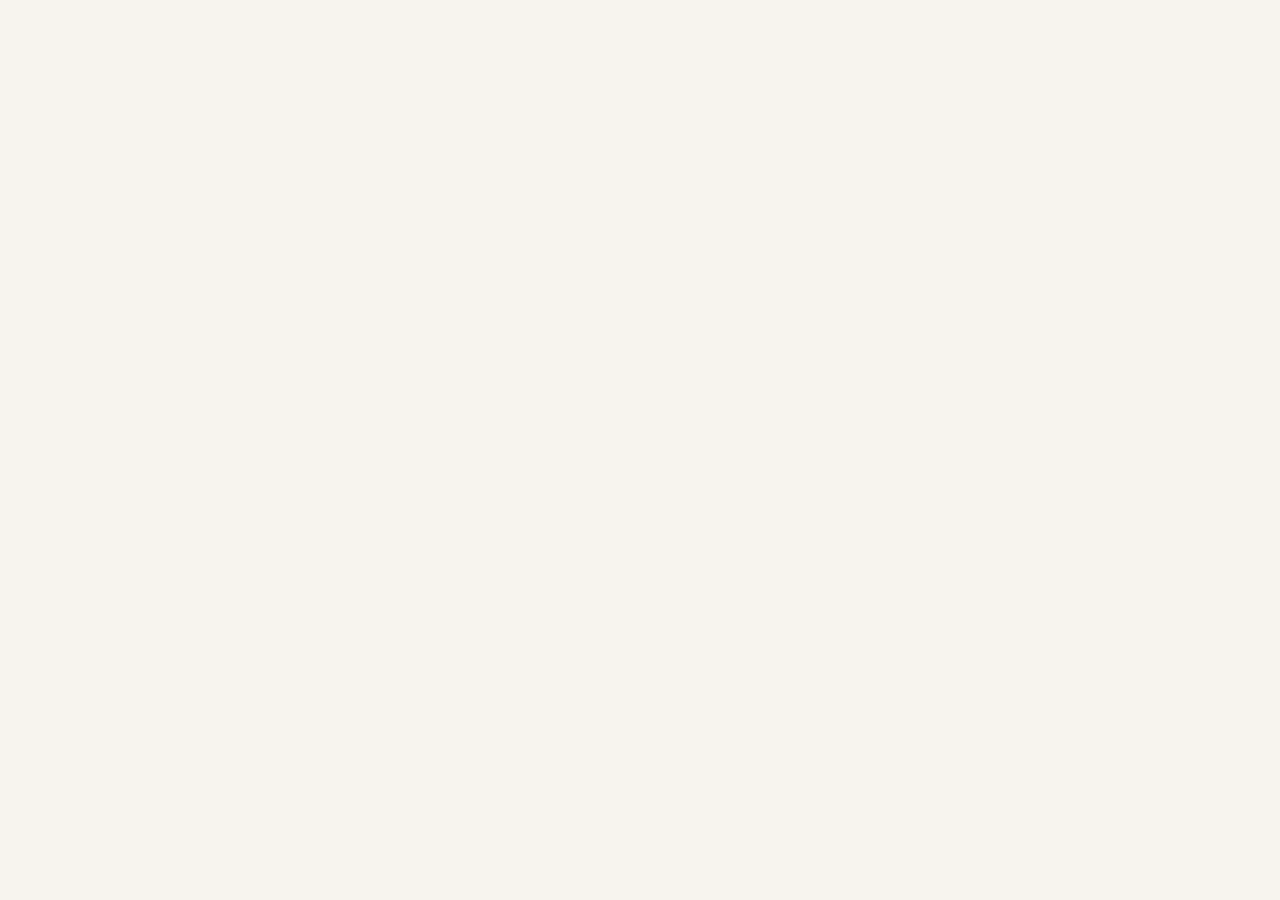
==== money-map-dashboard/index.html @ da361199 "Money Map Dashboard v3: index.html (final file - complete build)" ====
<!DOCTYPE html>
<html lang="en">
<head>
<meta charset="UTF-8">
<meta name="viewport" content="width=device-width, initial-scale=1.0">
<title>Money Map Dashboard — The Plugged Hub</title>
<link rel="preconnect" href="https://fonts.googleapis.com">
<link rel="preconnect" href="https://fonts.gstatic.com" crossorigin>
<link href="https://fonts.googleapis.com/css2?family=Manrope:wght@400;500;600;700&family=DM+Sans:wght@400;500;700&display=swap" rel="stylesheet">
<link rel="stylesheet" href="styles/tokens.css">
<link rel="stylesheet" href="styles/layout.css">
<link rel="stylesheet" href="styles/components.css">
<link rel="stylesheet" href="styles/modules.css">
</head>
<body>
<div class="app">

  <!-- ONBOARDING -->
  <div class="view" id="view-onboard">
    <div class="onboard-wrap">
      <h1>Money Map Dashboard</h1>
      <p>Part of the 30-Day Financial Reset Bundle. Set it up once, then check in whenever you need to see where things stand.</p>

      <div class="onboard-step">
        <h3>1. Starting balance</h3>
        <div class="field"><label for="ob-balance">Opening balance right now</label><input type="number" id="ob-balance" placeholder="1000"></div>
      </div>

      <div class="onboard-step">
        <h3>2. Income sources</h3>
        <p style="margin-top:0;color:var(--muted);font-size:13.5px;">Add each paycheck or income stream separately.</p>
        <div id="ob-income-sources"></div>
        <div class="form-row" style="margin-top:12px;margin-bottom:0;">
          <div class="field"><input type="text" id="ob-new-source-name" placeholder="e.g. Paycheck 2"></div>
          <div class="field"><input type="number" id="ob-new-source-amount" placeholder="4000"></div>
          <button class="btn btn-ghost" id="ob-add-source">Add income source</button>
        </div>
      </div>

      <div class="onboard-step">
        <h3>3. Expense categories</h3>
        <p style="margin-top:0;color:var(--muted);font-size:13.5px;">Starter categories are pre-filled — set a monthly amount, or leave at 0 for now.</p>
        <div id="ob-categories"></div>
      </div>

      <button class="btn btn-primary" id="ob-finish" style="width:100%;padding:14px;font-size:15px;">Set Up My Dashboard</button>
    </div>
  </div>

  <!-- MAIN APP -->
  <div class="view" id="view-main">
    <div class="topbar">
      <div class="brand">The Plugged Hub <span>· Money Map Dashboard</span></div>
      <nav>
        <button data-tab="dashboard" class="active">Dashboard</button>
        <button data-tab="transactions">Transactions</button>
        <button data-tab="paychecks">Paychecks</button>
        <button data-tab="savings">Savings</button>
        <button class="disabled" title="Coming soon">Bills</button>
        <button class="disabled" title="Coming soon">Timeline</button>
        <button data-tab="categories">Categories</button>
        <button data-tab="settings">Settings</button>
        <button class="disabled" title="Coming soon">More</button>
      </nav>
    </div>

    <div class="month-nav">
      <button id="prevMonth">&#8592;</button>
      <div class="month-label" id="monthLabel"></div>
      <button id="nextMonth">&#8594;</button>
    </div>

    <!-- DASHBOARD -->
    <div class="tab-panel" id="tab-dashboard">
      <div class="snapshot-grid" id="snapshotGrid"></div>
      <div class="next-action" id="nextAction"></div>
      <div class="quick-actions">
        <button data-jump="transactions">+ Add Transaction</button>
        <button data-jump="paychecks">+ Plan Paycheck</button>
        <button data-jump="savings">+ Add Goal or Buffer</button>
      </div>
      <div class="section" id="attentionSection" style="display:none;">
        <div class="section-title">Needs Attention</div>
        <div class="attention-list" id="attentionList"></div>
      </div>
      <div class="section"><div class="section-title">Income Sources</div><div id="incomeSourcesGrid"></div></div>
      <div class="section"><div class="section-title">Budget Health</div><div class="cat-grid" id="catGrid"></div></div>
      <div class="section"><div class="section-title">Goals &amp; Buffers</div><div class="cat-grid" id="savingsGrid"></div></div>
      <div class="section"><div class="section-title">Recent Activity</div><div id="recentActivity"></div></div>
    </div>

    <!-- TRANSACTIONS -->
    <div class="tab-panel" id="tab-transactions" style="display:none;">
      <div class="form-row" id="txForm">
        <div class="field"><label>Date</label><input type="date" id="tx-date"></div>
        <div class="field"><label>Description</label><input type="text" id="tx-desc" placeholder="Trader Joe's"></div>
        <div class="field"><label>Type</label>
          <select id="tx-type">
            <option value="expense">Expense</option><option value="income">Income</option>
            <option value="savings">Savings</option><option value="debt">Debt payment</option>
            <option value="transfer">Transfer</option><option value="refund">Refund/Credit</option>
          </select>
        </div>
        <div class="field" id="tx-cat-field"><label>Category</label><select id="tx-category"></select></div>
        <div class="field" id="tx-savings-field" style="display:none;"><label>Goal/Buffer</label><select id="tx-savings-category"></select></div>
        <div class="field" id="tx-source-field" style="display:none;"><label>Income source</label><select id="tx-source"></select></div>
        <div class="field"><label>Amount</label><input type="number" id="tx-amount" placeholder="45.00" step="0.01"></div>
        <button class="btn btn-primary" id="addTx">Add transaction</button>
      </div>
      <div class="filters">
        <input type="text" id="filterSearch" placeholder="Search description...">
        <select id="filterCategory"><option value="">All categories</option></select>
        <select id="filterType">
          <option value="">All types</option><option value="expense">Expense</option><option value="income">Income</option>
          <option value="savings">Savings</option><option value="debt">Debt payment</option>
          <option value="transfer">Transfer</option><option value="refund">Refund/Credit</option>
        </select>
      </div>
      <div id="ledgerTableWrap"></div>
    </div>

    <!-- PAYCHECKS -->
    <div class="tab-panel" id="tab-paychecks" style="display:none;">
      <div class="section-title">Give each paycheck a job before it disappears</div>
      <div class="form-row">
        <div class="field"><label>Income source</label><select id="pe-source"></select></div>
        <div class="field"><label>Pay date</label><input type="date" id="pe-date"></div>
        <div class="field"><label>Expected amount</label><input type="number" id="pe-amount" placeholder="1850"></div>
        <button class="btn btn-primary" id="addIncomeEvent">Plan this paycheck</button>
      </div>
      <div id="paychecksList"></div>
    </div>

    <!-- SAVINGS (Goals & Buffers) -->
    <div class="tab-panel" id="tab-savings" style="display:none;">
      <div class="section-title">Goals &amp; Buffers</div>
      <p style="color:var(--muted);font-size:13.5px;margin-top:-6px;">Future expenses, safety buffers, and personal goals — one system, your choice of purpose.</p>
      <div class="form-row">
        <div class="field"><label>Name</label><input type="text" id="newGoalName" placeholder="e.g. Car Registration"></div>
        <div class="field"><label>Purpose</label><select id="newGoalPurpose"></select></div>
        <div class="field"><label>Target amount</label><input type="number" id="newGoalTarget" placeholder="500"></div>
        <div class="field"><label>Target date (optional)</label><input type="date" id="newGoalDate"></div>
        <button class="btn btn-primary" id="addGoalBuffer">Add</button>
      </div>
      <div class="cat-grid" id="goalsBuffersList"></div>
    </div>

    <!-- CATEGORIES -->
    <div class="tab-panel" id="tab-categories" style="display:none;">
      <div class="subsection">
        <div class="subsection-title">Income Sources</div>
        <div class="form-row">
          <div class="field"><label>Source name</label><input type="text" id="newSourceName" placeholder="e.g. Freelance"></div>
          <div class="field"><label>Planned monthly amount</label><input type="number" id="newSourceAmount" placeholder="500"></div>
          <button class="btn btn-primary" id="addSource">Add source</button>
        </div>
        <div id="sourceList" style="background:white;border-radius:12px;padding:8px 16px;border:1px solid var(--line);"></div>
      </div>
      <div class="subsection">
        <div class="subsection-title">Expense Categories</div>
        <div class="form-row">
          <div class="field"><label>New category</label><input type="text" id="newCatName" placeholder="e.g. Pet Care"></div>
          <div class="field"><label>Monthly budget</label><input type="number" id="newCatBudget" placeholder="100"></div>
          <button class="btn btn-primary" id="addCategory">Add category</button>
        </div>
        <div id="categoryList" style="background:white;border-radius:12px;padding:8px 16px;border:1px solid var(--line);"></div>
      </div>
    </div>

    <!-- SETTINGS -->
    <div class="tab-panel" id="tab-settings" style="display:none;">
      <div class="section-title">Settings &amp; Data</div>
      <div class="onboard-step"><h3>Opening balance</h3><div class="field"><input type="number" id="settingsOpening"></div></div>
      <div class="onboard-step"><h3>Export your data</h3><p style="margin-top:0;color:var(--muted);font-size:13.5px;">Your data lives in this browser only. Export a CSV backup regularly.</p><button class="btn btn-ghost" id="exportCsv">Export all transactions (CSV)</button></div>
      <div class="onboard-step"><h3>Reset</h3><p style="margin-top:0;color:var(--muted);font-size:13.5px;">Permanently deletes everything in this browser.</p><button class="btn btn-danger" id="resetAll">Reset all data</button></div>
    </div>

    <div class="footer-note">The Plugged Hub · Practical systems for money, work, and modern life.</div>
  </div>
</div>

<script type="module" src="js/app.js"></script>
<script>
  document.querySelectorAll('[data-jump]').forEach(btn => {
    btn.addEventListener('click', () => document.querySelector(`nav button[data-tab="${btn.dataset.jump}"]`).click());
  });
</script>
</body>
</html>
---- money-map-dashboard/styles/tokens.css ----
:root {
  --ink: #111A33;
  --surface: #F7F4EE;
  --card: #E9E5DC;
  --emerald: #146B5C;
  --green: #2F8A68;
  --amber: #C98A24;
  --brick: #B84B4B;
  --dusty-blue: #5B789A;
  --text: #171A1F;
  --muted: #6B7280;
  --line: #D8D3C6;
  --font-display: "Manrope", sans-serif;
  --font-body: "DM Sans", -apple-system, sans-serif;
}
---- money-map-dashboard/styles/layout.css ----
* { box-sizing: border-box; }
body {
  margin: 0; background: var(--surface); color: var(--text);
  font-family: var(--font-body); font-size: 15px; line-height: 1.5;
}
h1, h2, h3, .brand { font-family: var(--font-display); }
.app { max-width: 1000px; margin: 0 auto; padding: 32px 20px 100px; }

.topbar { display: flex; justify-content: space-between; align-items: center; margin-bottom: 24px; flex-wrap: wrap; gap: 12px; }
.brand { font-weight: 700; font-size: 20px; color: var(--ink); }
.brand span { color: var(--emerald); }
nav { display: flex; gap: 4px; background: var(--card); padding: 4px; border-radius: 10px; flex-wrap: wrap; }
nav button {
  font-family: var(--font-display); font-size: 13px; font-weight: 600; padding: 8px 12px;
  border: none; background: transparent; color: var(--muted); border-radius: 7px; cursor: pointer; white-space: nowrap;
}
nav button.active { background: var(--ink); color: white; }
nav button.disabled { opacity: 0.45; cursor: default; }

.month-nav { display: flex; align-items: center; gap: 10px; margin-bottom: 20px; }
.month-nav button { background: var(--card); border: none; width: 32px; height: 32px; border-radius: 8px; cursor: pointer; font-size: 16px; color: var(--ink); }
.month-nav .month-label { font-weight: 700; font-size: 17px; color: var(--ink); min-width: 150px; text-align: center; }

.footer-note { text-align: center; color: var(--muted); font-size: 12px; margin-top: 48px; }

@media (max-width: 600px) {
  .tx-table { display: block; overflow-x: auto; }
}
---- money-map-dashboard/styles/components.css ----
.snapshot-grid { display: grid; grid-template-columns: repeat(auto-fit, minmax(140px, 1fr)); gap: 12px; margin-bottom: 24px; }
.snap-card { background: white; border-radius: 12px; padding: 14px 16px; border: 1px solid var(--line); }
.snap-card .label { font-size: 11.5px; color: var(--muted); text-transform: uppercase; letter-spacing: 0.04em; margin-bottom: 6px; }
.snap-card .value { font-size: 22px; font-weight: 700; color: var(--ink); font-variant-numeric: tabular-nums; }
.snap-card .value.neg { color: var(--brick); }

.section { margin-bottom: 28px; }
.section-title { font-size: 15px; font-weight: 700; color: var(--ink); margin-bottom: 12px; }

.next-action { background: var(--ink); color: white; border-radius: 12px; padding: 18px 20px; margin-bottom: 24px; }
.next-action .tag { font-size: 11px; text-transform: uppercase; letter-spacing: 0.06em; color: #A9B4D0; margin-bottom: 6px; }
.next-action .msg { font-size: 15.5px; line-height: 1.5; }

.quick-actions { display: flex; gap: 8px; flex-wrap: wrap; margin-bottom: 24px; }
.quick-actions button { font-family: var(--font-display); font-size: 13px; font-weight: 600; padding: 9px 14px; border-radius: 8px; border: 1px solid var(--line); background: white; color: var(--ink); cursor: pointer; }
.quick-actions button:hover { border-color: var(--emerald); color: var(--emerald); }

.attention-list { display: flex; flex-direction: column; gap: 8px; }
.attn-item { display: flex; align-items: center; gap: 10px; background: white; border-left: 3px solid var(--brick); border-radius: 8px; padding: 10px 14px; font-size: 14px; }
.attn-item.amber { border-left-color: var(--amber); }

.cat-grid { display: flex; flex-direction: column; gap: 10px; }
.cat-card { background: white; border-radius: 12px; padding: 14px 16px; border: 1px solid var(--line); }
.cat-top { display: flex; justify-content: space-between; align-items: baseline; margin-bottom: 8px; }
.cat-name { font-weight: 600; color: var(--ink); }
.cat-sub { font-size: 11.5px; color: var(--muted); text-transform: uppercase; letter-spacing: 0.03em; }
.cat-amounts { font-size: 13px; color: var(--muted); font-variant-numeric: tabular-nums; }
.cat-bar-track { background: var(--card); height: 8px; border-radius: 4px; overflow: hidden; margin-bottom: 8px; }
.cat-bar-fill { height: 100%; border-radius: 4px; transition: width 0.3s; }
.cat-bar-fill.green { background: var(--green); }
.cat-bar-fill.amber { background: var(--amber); }
.cat-bar-fill.red { background: var(--brick); }
.cat-bar-fill.gray { background: #C4C4C4; }
.cat-bar-fill.blue { background: var(--dusty-blue); }
.cat-status { font-size: 12.5px; font-weight: 600; }
.cat-status.green { color: var(--green); } .cat-status.amber { color: var(--amber); }
.cat-status.red { color: var(--brick); } .cat-status.gray { color: var(--muted); } .cat-status.blue { color: var(--dusty-blue); }

.income-row { display: flex; justify-content: space-between; align-items: center; background: white; border-radius: 10px; padding: 12px 16px; border: 1px solid var(--line); margin-bottom: 8px; flex-wrap: wrap; gap: 6px; }
.income-row .name { font-weight: 600; color: var(--ink); }
.income-row .figures { font-size: 13.5px; color: var(--muted); font-variant-numeric: tabular-nums; }
.income-row .figures strong { color: var(--green); font-weight: 700; }

.tx-table { width: 100%; border-collapse: collapse; background: white; border-radius: 12px; overflow: hidden; border: 1px solid var(--line); }
.tx-table th { text-align: left; font-size: 11.5px; text-transform: uppercase; letter-spacing: 0.04em; color: var(--muted); padding: 10px 12px; background: var(--card); }
.tx-table td { padding: 10px 12px; font-size: 14px; border-top: 1px solid var(--line); }
.tx-amount { font-variant-numeric: tabular-nums; font-weight: 600; text-align: right; }
.tx-amount.income { color: var(--green); } .tx-amount.expense { color: var(--text); }
.tx-actions span { font-size: 12.5px; color: var(--muted); cursor: pointer; }
.tx-actions span:hover { color: var(--emerald); }
.type-pill { font-size: 11px; padding: 2px 8px; border-radius: 20px; font-weight: 600; text-transform: capitalize; }
.type-pill.income { background: #DCEFE7; color: var(--green); }
.type-pill.expense { background: #F0EEE7; color: var(--text); }
.type-pill.savings { background: #E1E9F0; color: var(--dusty-blue); }
.type-pill.debt { background: #F3E3DD; color: var(--brick); }
.type-pill.transfer { background: #EDEBE3; color: var(--muted); }
.type-pill.refund { background: #F5EAD2; color: var(--amber); }

.form-row { display: flex; gap: 10px; flex-wrap: wrap; align-items: flex-end; margin-bottom: 16px; }
.field { display: flex; flex-direction: column; gap: 4px; }
.field label { font-size: 12px; color: var(--muted); }
.field input, .field select {
  font-family: var(--font-body); font-size: 14px; padding: 9px 10px; border: 1px solid var(--line);
  border-radius: 8px; background: white; color: var(--text);
}
.field input:focus, .field select:focus { outline: none; border-color: var(--emerald); }
button.btn { font-family: var(--font-display); font-weight: 600; font-size: 14px; padding: 10px 18px; border-radius: 8px; border: none; cursor: pointer; }
.btn-primary { background: var(--emerald); color: white; }
.btn-ghost { background: white; border: 1px solid var(--line); color: var(--text); }
.btn-danger { background: white; border: 1px solid var(--brick); color: var(--brick); }

.filters { display: flex; gap: 8px; margin-bottom: 12px; flex-wrap: wrap; }
.filters input, .filters select { padding: 7px 10px; border: 1px solid var(--line); border-radius: 8px; font-size: 13px; font-family: var(--font-body); }

.empty-state { text-align: center; padding: 40px 20px; color: var(--muted); font-size: 14px; background: white; border-radius: 12px; border: 1px dashed var(--line); }
.coming-soon { text-align: center; padding: 60px 20px; color: var(--muted); font-size: 14px; }

.view { display: none; } .view.active { display: block; }
.onboard-wrap { max-width: 520px; margin: 60px auto; text-align: center; }
.onboard-wrap h1 { font-size: 26px; color: var(--ink); margin-bottom: 10px; }
.onboard-wrap p { color: var(--muted); margin-bottom: 24px; }
.onboard-step { background: white; border-radius: 14px; padding: 24px; text-align: left; border: 1px solid var(--line); margin-bottom: 16px; }
.onboard-step h3 { margin: 0 0 12px; color: var(--ink); font-size: 15px; }

.cat-list-item { display: flex; justify-content: space-between; align-items: center; padding: 8px 0; border-bottom: 1px solid var(--line); flex-wrap: wrap; gap: 6px; }
.cat-list-item:last-child { border-bottom: none; }
.remove-link { font-size: 12.5px; color: var(--muted); cursor: pointer; }
.remove-link:hover { color: var(--brick); }
.subsection { margin-bottom: 26px; }
.subsection-title { font-size: 13.5px; font-weight: 700; color: var(--ink); margin-bottom: 10px; }
---- money-map-dashboard/styles/modules.css ----
.paycheck-card { background: white; border-radius: 12px; padding: 16px 18px; border: 1px solid var(--line); margin-bottom: 14px; }
.paycheck-head { display: flex; justify-content: space-between; align-items: baseline; margin-bottom: 4px; flex-wrap: wrap; gap: 6px; }
.paycheck-head .name { font-weight: 700; color: var(--ink); font-size: 16px; }
.paycheck-head .amount { font-variant-numeric: tabular-nums; color: var(--muted); font-size: 13.5px; }
.paycheck-status { font-size: 12px; font-weight: 600; margin-bottom: 12px; }
.paycheck-status.job-done { color: var(--green); }
.paycheck-status.job-remaining { color: var(--amber); }
.paycheck-status.job-over { color: var(--brick); }

.alloc-row { display: flex; justify-content: space-between; align-items: center; padding: 6px 0; border-bottom: 1px solid var(--line); font-size: 13.5px; }
.alloc-row:last-child { border-bottom: none; }
.alloc-row .alloc-amt { font-variant-numeric: tabular-nums; font-weight: 600; }
.alloc-add-row { display: flex; gap: 8px; margin-top: 10px; flex-wrap: wrap; }
.alloc-add-row select, .alloc-add-row input { padding: 7px 8px; border: 1px solid var(--line); border-radius: 6px; font-size: 13px; font-family: var(--font-body); }
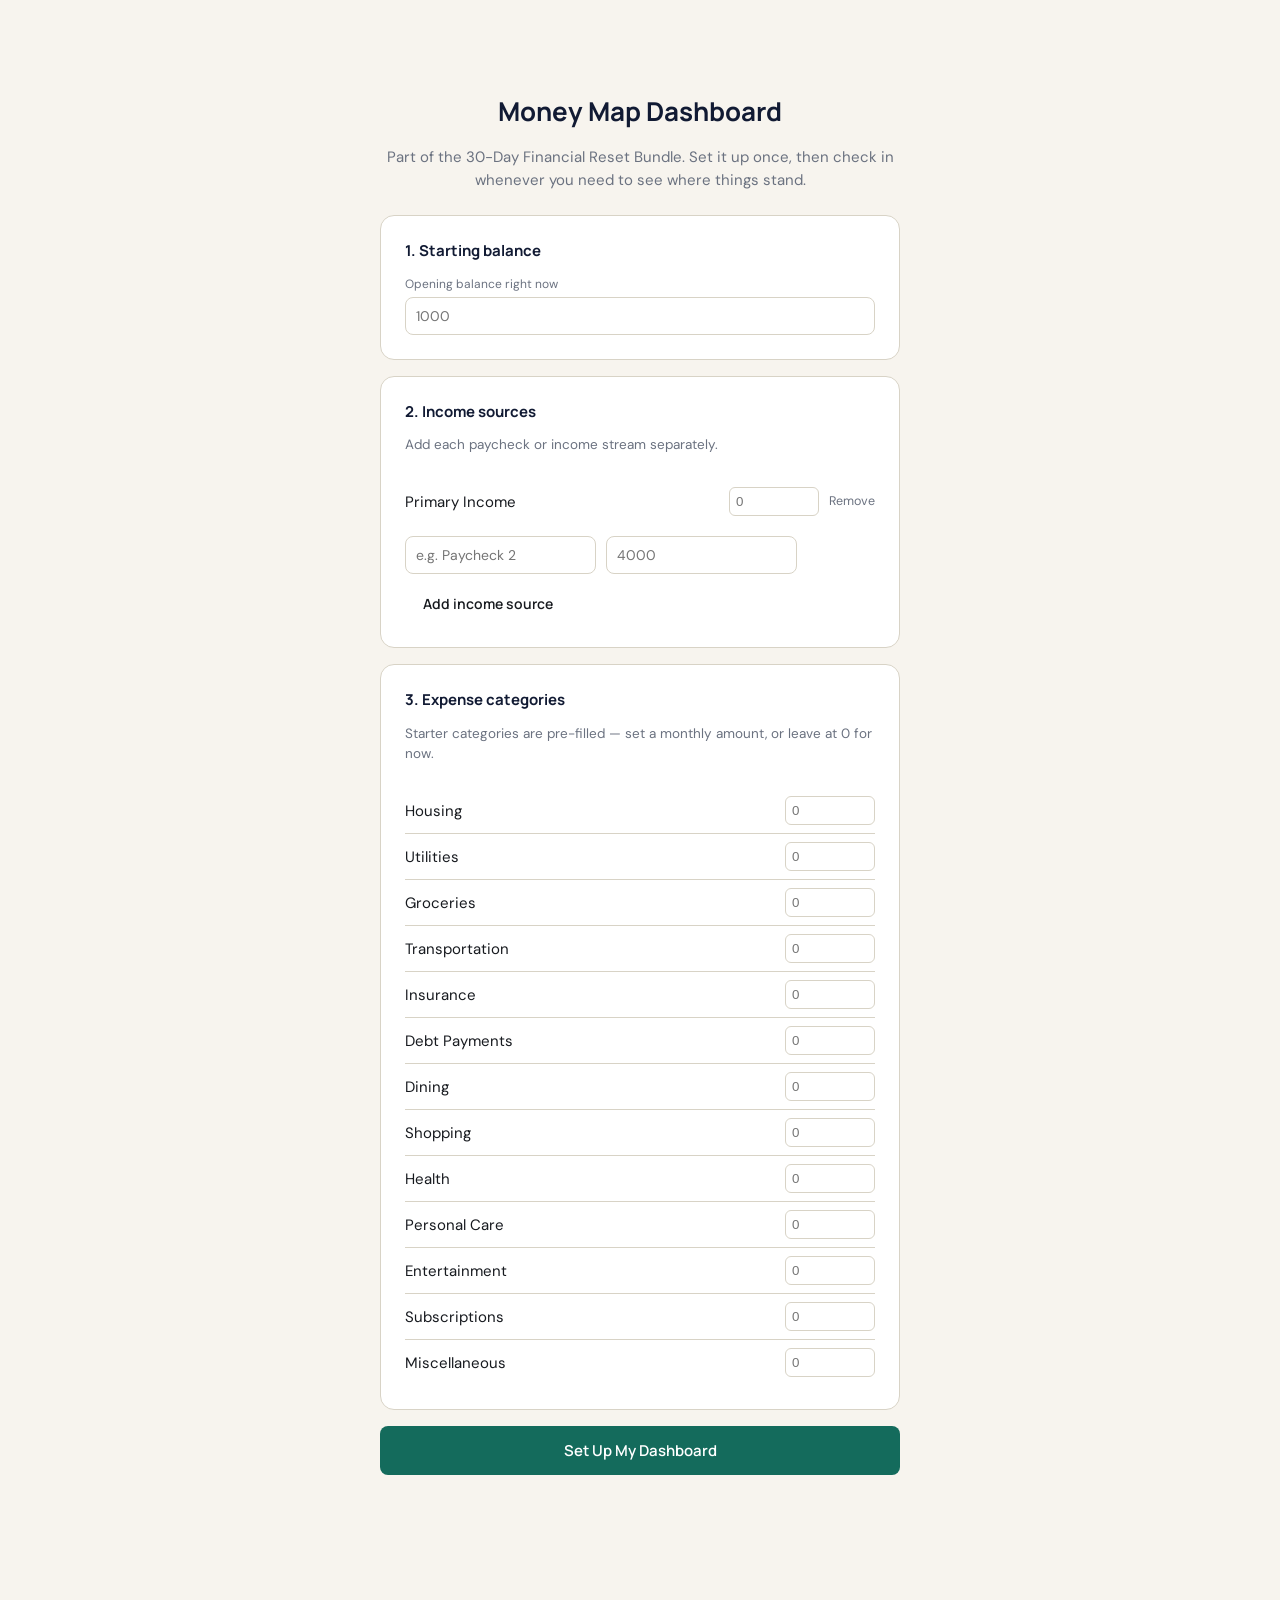
==== commit 091ff18b: "index.html: add Bills tab and quick-action button" ====
--- a/money-map-dashboard/index.html
+++ b/money-map-dashboard/index.html
@@ -56,7 +56,7 @@
         <button data-tab="transactions">Transactions</button>
         <button data-tab="paychecks">Paychecks</button>
         <button data-tab="savings">Savings</button>
-        <button class="disabled" title="Coming soon">Bills</button>
+        <button data-tab="bills">Bills</button>
         <button class="disabled" title="Coming soon">Timeline</button>
         <button data-tab="categories">Categories</button>
         <button data-tab="settings">Settings</button>
@@ -76,6 +76,7 @@
       <div class="next-action" id="nextAction"></div>
       <div class="quick-actions">
         <button data-jump="transactions">+ Add Transaction</button>
+        <button data-jump="bills">+ Add Bill</button>
         <button data-jump="paychecks">+ Plan Paycheck</button>
         <button data-jump="savings">+ Add Goal or Buffer</button>
       </div>
@@ -83,6 +84,7 @@
         <div class="section-title">Needs Attention</div>
         <div class="attention-list" id="attentionList"></div>
       </div>
+      <div class="section"><div class="section-title">Upcoming Bills (next 14 days)</div><div id="upcomingBillsList"></div></div>
       <div class="section"><div class="section-title">Income Sources</div><div id="incomeSourcesGrid"></div></div>
       <div class="section"><div class="section-title">Budget Health</div><div class="cat-grid" id="catGrid"></div></div>
       <div class="section"><div class="section-title">Goals &amp; Buffers</div><div class="cat-grid" id="savingsGrid"></div></div>
@@ -131,6 +133,30 @@
       <div id="paychecksList"></div>
     </div>
 
+    <!-- BILLS -->
+    <div class="tab-panel" id="tab-bills" style="display:none;">
+      <div class="section-title">Bill Command Center</div>
+      <p style="color:var(--muted);font-size:13.5px;margin-top:-6px;">Know what's due, when it's due, and what needs attention.</p>
+      <div class="form-row">
+        <div class="field"><label>Bill name</label><input type="text" id="bill-name" placeholder="e.g. Rent"></div>
+        <div class="field"><label>Category</label><select id="bill-category"></select></div>
+        <div class="field"><label>Amount</label><input type="number" id="bill-amount" placeholder="1400"></div>
+        <div class="field"><label>Frequency</label>
+          <select id="bill-frequency">
+            <option value="monthly">Monthly</option>
+            <option value="weekly">Weekly</option>
+            <option value="biweekly">Biweekly</option>
+            <option value="quarterly">Quarterly</option>
+            <option value="annual">Annual</option>
+          </select>
+        </div>
+        <div class="field"><label>Next due date</label><input type="date" id="bill-date"></div>
+        <div class="field"><label style="display:flex;align-items:center;gap:6px;"><input type="checkbox" id="bill-autopay" style="width:auto;"> Autopay</label></div>
+        <button class="btn btn-primary" id="addBill">Add bill</button>
+      </div>
+      <div id="billsList"></div>
+    </div>
+
     <!-- SAVINGS (Goals & Buffers) -->
     <div class="tab-panel" id="tab-savings" style="display:none;">
       <div class="section-title">Goals &amp; Buffers</div>
